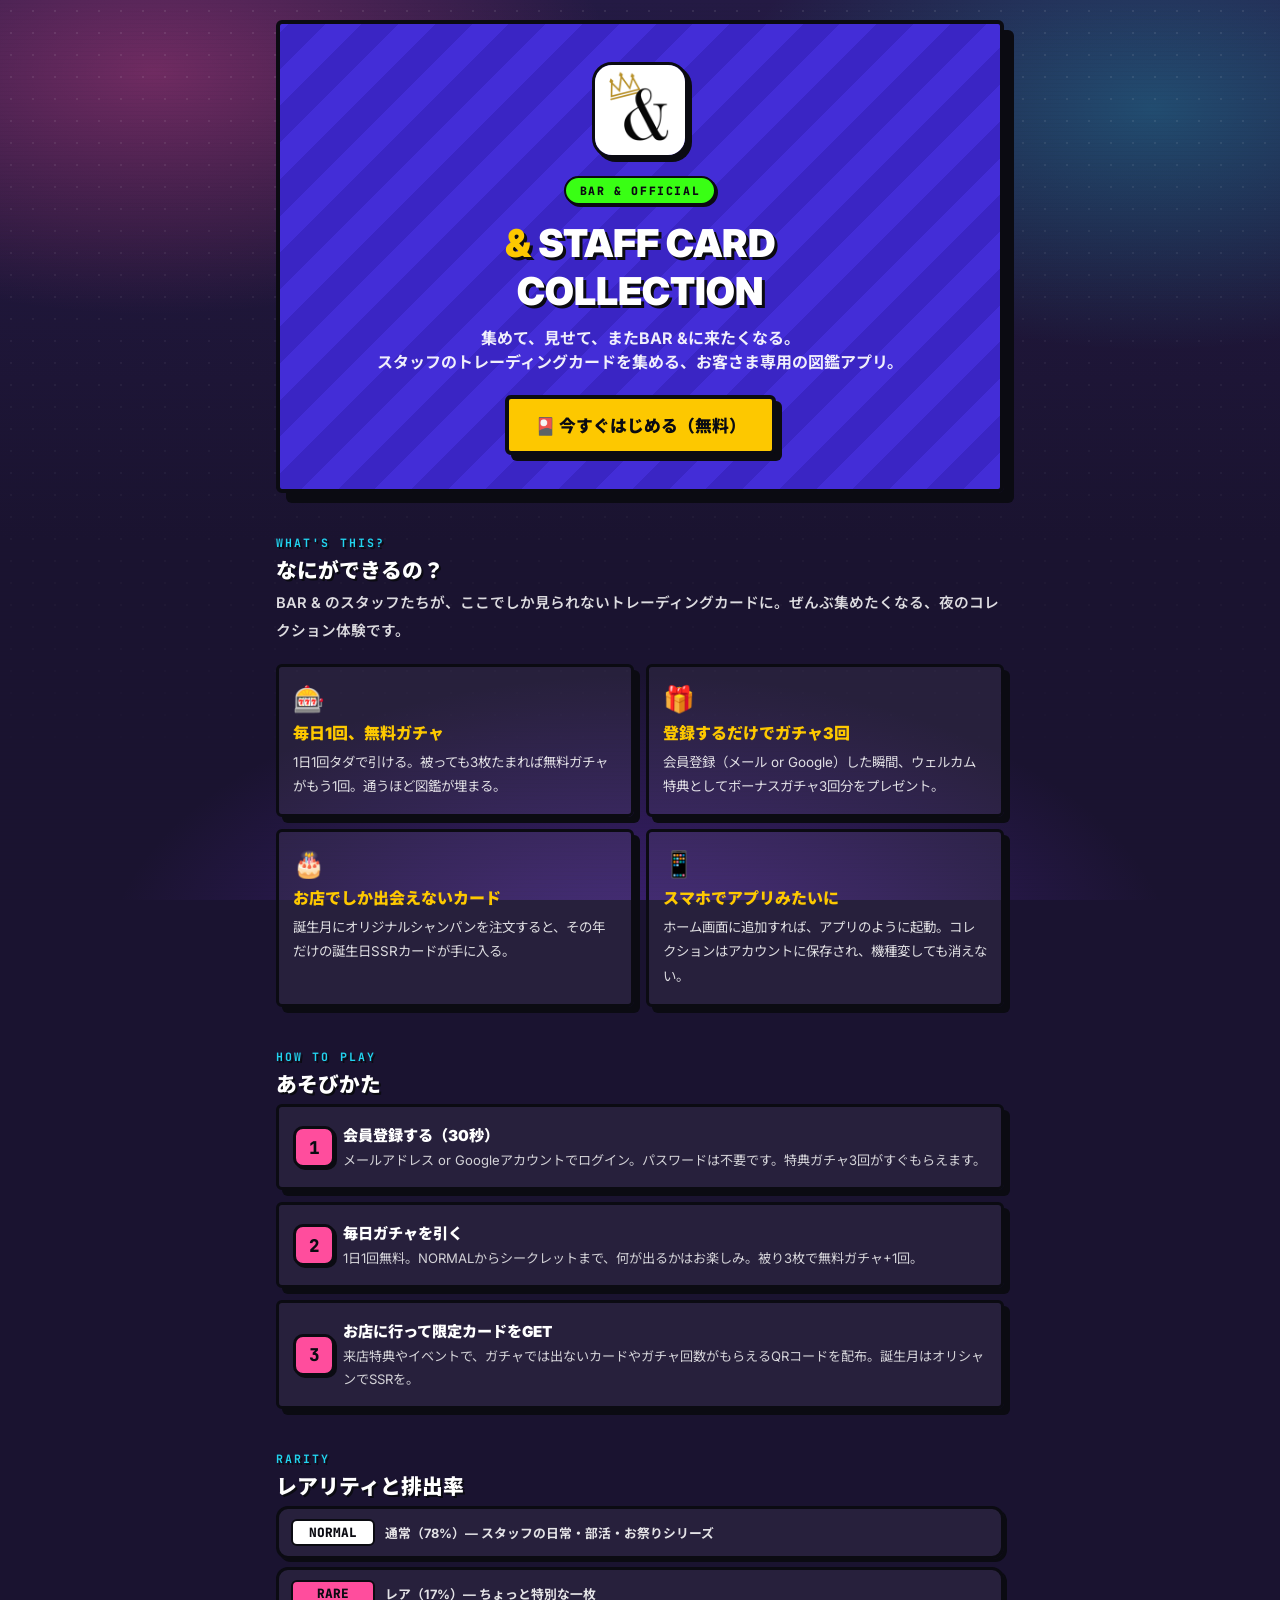
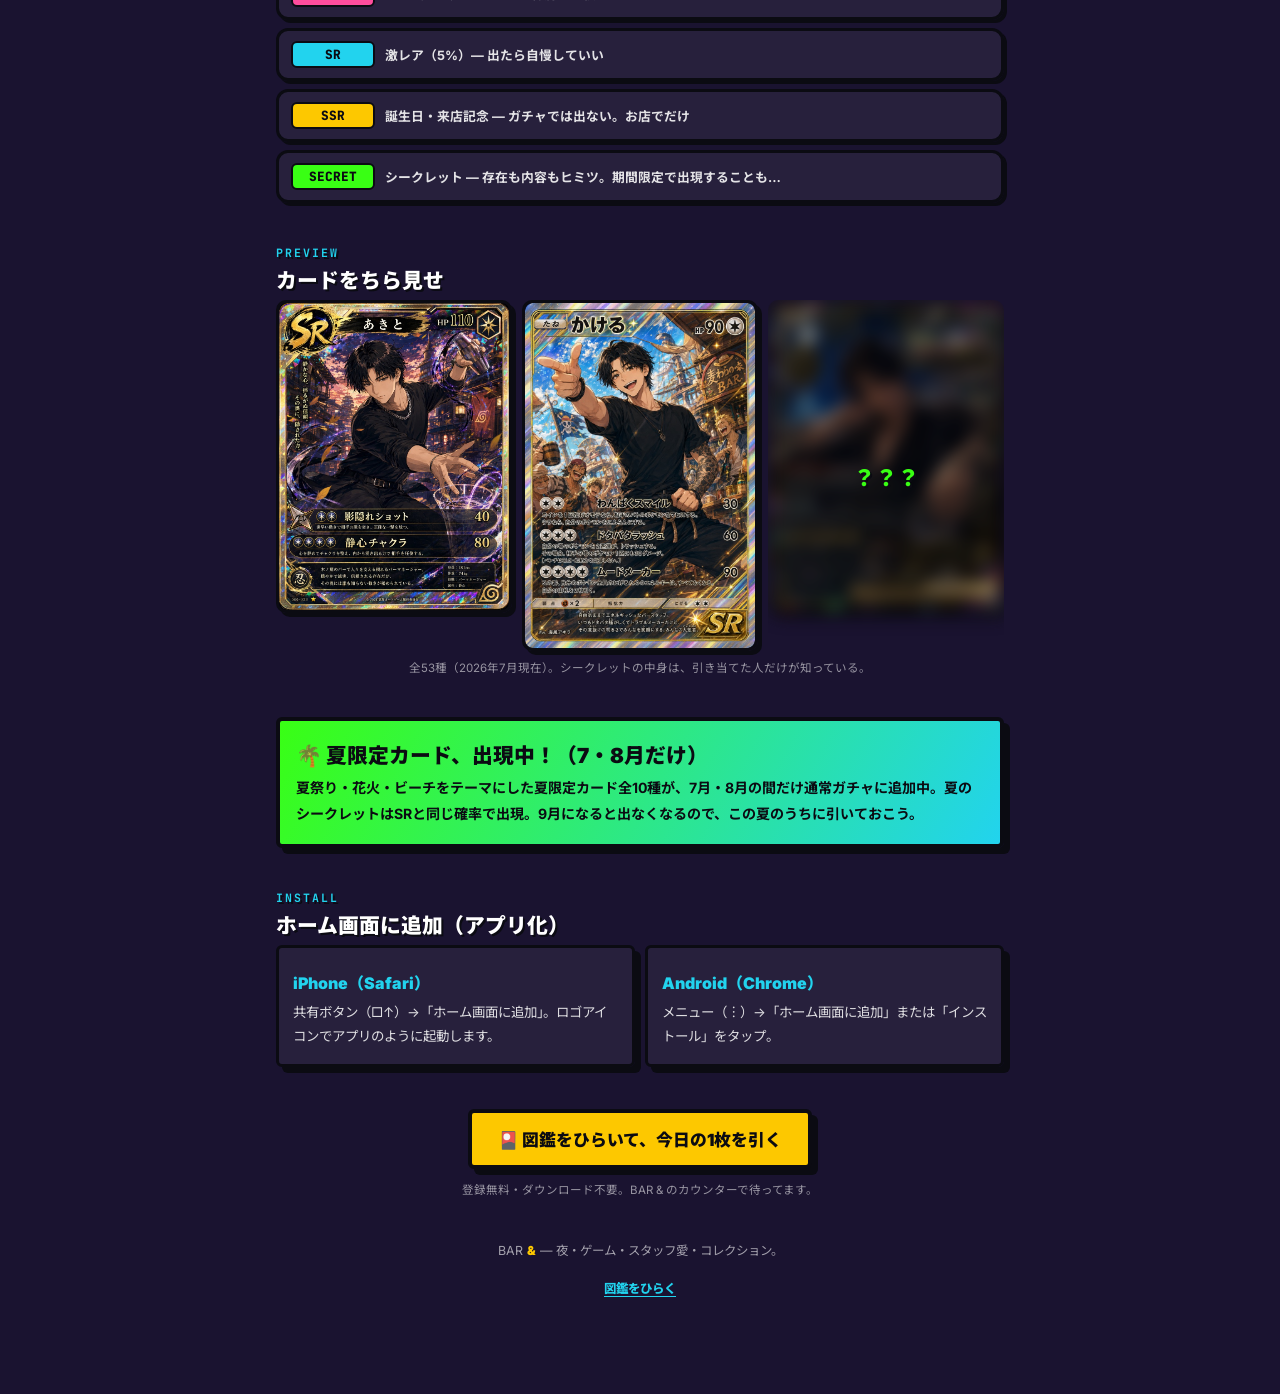
==== about.html @ 9458a140 "ガチャ中ログアウトバグ修正＋画像最適化で89%軽量化＋QR引換の救済導線 ■ ガチャ中にログアウトする(ように見える)バグ 原因: Supabaseのトークン自動更新(TOKEN_REFRESHED)" ====
<!doctype html>
<html lang="ja">
  <head>
    <meta charset="UTF-8" />
    <meta name="viewport" content="width=device-width, initial-scale=1.0, viewport-fit=cover" />
    <meta name="theme-color" content="#1a1330" />
    <meta
      name="description"
      content="BAR & 公式「&スタッフカード図鑑」の紹介ページ。毎日1回無料ガチャでスタッフカードを集めよう。来店やイベントでしか手に入らない限定カードも。"
    />
    <title>&スタッフカード図鑑とは | BAR &amp;</title>

    <link rel="manifest" href="./manifest.webmanifest" />
    <link rel="icon" type="image/svg+xml" href="./assets/icons/icon.svg" />
    <link rel="apple-touch-icon" href="./assets/icons/apple-touch-icon.png" />

    <link rel="preconnect" href="https://fonts.googleapis.com" />
    <link rel="preconnect" href="https://fonts.gstatic.com" crossorigin />
    <link
      href="https://fonts.googleapis.com/css2?family=Inter:wght@400;600;700;800;900&family=JetBrains+Mono:wght@500;700;800&family=Noto+Sans+JP:wght@500;700;900&display=swap"
      rel="stylesheet"
    />
    <link rel="stylesheet" href="./styles.css" />
    <style>
      /* ===== 紹介ページ（LP）専用 ===== */
      .lp { max-width: 760px; margin: 0 auto; padding: 20px 16px 80px; }
      .lp section { margin-bottom: 42px; }

      /* ヒーロー */
      .lp-hero {
        text-align: center;
        background: repeating-linear-gradient(-45deg, var(--blue) 0 26px, #3a25c4 26px 52px);
        border: var(--bw) solid var(--ink);
        border-radius: var(--radius);
        box-shadow: var(--shadow-lg);
        padding: 38px 18px 34px;
      }
      .lp-hero__logo {
        width: 96px; height: 96px; border-radius: 20px;
        border: 3px solid var(--ink); box-shadow: 4px 4px 0 var(--ink);
        background: #fff; margin-bottom: 14px;
      }
      .lp-hero h1 {
        font-weight: 900; color: #fff; font-size: clamp(1.6rem, 6vw, 2.4rem);
        line-height: 1.25; margin: 0 0 10px; text-shadow: 3px 3px 0 var(--ink);
      }
      .lp-hero h1 .amp { color: var(--yellow); }
      .lp-hero p { color: rgba(255,255,255,.92); font-weight: 700; margin: 0 0 22px; }
      .lp-cta {
        display: inline-flex; align-items: center; gap: 8px;
        font-size: 1.05rem; font-weight: 900; color: var(--ink);
        background: var(--yellow); border: var(--bw) solid var(--ink);
        border-radius: var(--radius); box-shadow: var(--shadow);
        padding: 14px 26px; text-decoration: none;
        transition: transform .06s ease, box-shadow .06s ease;
      }
      .lp-cta:hover { transform: translate(-2px,-2px); box-shadow: var(--shadow-lg); }
      .lp-cta:active { transform: translate(3px,3px); box-shadow: 1px 1px 0 var(--ink); }
      .lp-cta--ghost { background: #fff; font-size: .9rem; padding: 10px 18px; }
      .lp-hero__badge {
        display: inline-block; font-family: var(--font-mono); font-weight: 800;
        font-size: .72rem; letter-spacing: .14em; color: var(--ink);
        background: var(--lime); border: 2px solid var(--ink); border-radius: 999px;
        padding: 5px 14px; margin-bottom: 14px; box-shadow: 2px 2px 0 var(--ink);
      }

      /* 見出し */
      .lp h2 {
        font-weight: 900; font-size: 1.3rem; color: #fff; margin: 0 0 6px;
        text-shadow: 2px 2px 0 var(--ink);
      }
      .lp h2 .eyebrow { display: block; color: var(--cyan); margin-bottom: 4px; }
      .lp .lead { color: rgba(255,255,255,.85); font-weight: 600; font-size: .92rem;
        line-height: 1.9; margin: 0 0 18px; }

      /* 特徴カード */
      .feat-grid { display: grid; grid-template-columns: 1fr; gap: 12px; }
      @media (min-width: 560px) { .feat-grid { grid-template-columns: 1fr 1fr; } }
      .feat {
        background: rgba(255,255,255,.06); border: 3px solid var(--ink);
        border-radius: var(--radius); box-shadow: var(--shadow); padding: 16px 14px;
      }
      .feat .f-icon { font-size: 1.6rem; }
      .feat h3 { color: var(--yellow); font-weight: 900; font-size: 1rem; margin: 6px 0; }
      .feat p { color: rgba(255,255,255,.85); font-size: .84rem; line-height: 1.8; margin: 0; }

      /* 遊び方ステップ */
      .steps { counter-reset: step; display: grid; gap: 12px; }
      .step {
        position: relative; padding: 16px 14px 16px 64px;
        background: rgba(255,255,255,.06); border: 3px solid var(--ink);
        border-radius: var(--radius); box-shadow: var(--shadow);
      }
      .step::before {
        counter-increment: step; content: counter(step);
        position: absolute; left: 14px; top: 50%; transform: translateY(-50%);
        width: 36px; height: 36px; display: grid; place-items: center;
        font-family: var(--font-mono); font-weight: 800; font-size: 1.1rem;
        color: var(--ink); background: var(--pink);
        border: 3px solid var(--ink); border-radius: 10px; box-shadow: 2px 2px 0 var(--ink);
      }
      .step h3 { color: #fff; font-weight: 900; font-size: .95rem; margin: 0 0 4px; }
      .step p { color: rgba(255,255,255,.8); font-size: .82rem; line-height: 1.7; margin: 0; }

      /* レアリティ表 */
      .rarity-list { display: grid; gap: 8px; }
      .rarity-row {
        display: flex; align-items: center; gap: 10px; flex-wrap: wrap;
        background: rgba(255,255,255,.06); border: 3px solid var(--ink);
        border-radius: 12px; box-shadow: 3px 3px 0 var(--ink); padding: 10px 12px;
      }
      .rarity-row .r-name {
        font-family: var(--font-mono); font-weight: 800; font-size: .8rem;
        color: var(--ink); border: 2px solid var(--ink); border-radius: 6px;
        padding: 3px 10px; min-width: 84px; text-align: center;
      }
      .r-NORMAL { background: #fff; }
      .r-RARE { background: var(--pink); }
      .r-SR { background: var(--cyan); }
      .r-SSR { background: var(--yellow); }
      .r-SECRET { background: var(--lime); }
      .rarity-row .r-desc { color: rgba(255,255,255,.88); font-size: .8rem; font-weight: 700; flex: 1; }

      /* カードショーケース */
      .showcase { display: grid; grid-template-columns: repeat(3, 1fr); gap: 10px; }
      .showcase img {
        width: 100%; border-radius: 10px; border: 3px solid var(--ink);
        box-shadow: 4px 4px 0 var(--ink); display: block;
      }
      .showcase .tease { position: relative; overflow: hidden; border-radius: 10px; }
      .showcase .tease img { filter: blur(8px) brightness(.5); }
      .showcase .tease::after {
        content: "？？？"; position: absolute; inset: 0; display: grid; place-items: center;
        color: var(--lime); font-weight: 900; font-size: 1.4rem; text-shadow: 2px 2px 0 var(--ink);
      }
      .caption { color: rgba(255,255,255,.55); font-size: .72rem; margin-top: 8px; text-align: center; }

      /* 夏限定バナー */
      .summer {
        background: linear-gradient(120deg, var(--lime), var(--cyan));
        border: var(--bw) solid var(--ink); border-radius: var(--radius);
        box-shadow: var(--shadow); padding: 18px 16px; color: var(--ink);
      }
      .summer h2 { color: var(--ink); text-shadow: none; }
      .summer p { font-weight: 700; font-size: .88rem; line-height: 1.8; margin: 0; }

      /* インストール手順 */
      .install { display: grid; gap: 10px; }
      @media (min-width: 560px) { .install { grid-template-columns: 1fr 1fr; } }
      .install .feat h3 { color: var(--cyan); }

      .lp-foot { text-align: center; color: rgba(255,255,255,.6); font-size: .78rem; line-height: 2; }
      .lp-foot .amp { color: var(--yellow); font-weight: 900; }
    </style>
  </head>
  <body>
    <div class="bg-fx" aria-hidden="true"></div>
    <div class="scanlines" aria-hidden="true"></div>

    <main class="lp">
      <!-- ================= HERO ================= -->
      <section class="lp-hero">
        <img class="lp-hero__logo" src="./assets/icons/icon-192.png" alt="BAR & ロゴ" width="96" height="96" />
        <div><span class="lp-hero__badge">BAR &amp; OFFICIAL</span></div>
        <h1><span class="amp">&amp;</span> STAFF CARD<br />COLLECTION</h1>
        <p>集めて、見せて、またBAR &amp;に来たくなる。<br />スタッフのトレーディングカードを集める、お客さま専用の図鑑アプリ。</p>
        <a class="lp-cta" href="./index.html">🎴 今すぐはじめる（無料）</a>
      </section>

      <!-- ================= 特徴 ================= -->
      <section>
        <h2><span class="eyebrow">What's this?</span>なにができるの？</h2>
        <p class="lead">BAR &amp; のスタッフたちが、ここでしか見られないトレーディングカードに。ぜんぶ集めたくなる、夜のコレクション体験です。</p>
        <div class="feat-grid">
          <div class="feat"><span class="f-icon">🎰</span><h3>毎日1回、無料ガチャ</h3><p>1日1回タダで引ける。被っても3枚たまれば無料ガチャがもう1回。通うほど図鑑が埋まる。</p></div>
          <div class="feat"><span class="f-icon">🎁</span><h3>登録するだけでガチャ3回</h3><p>会員登録（メール or Google）した瞬間、ウェルカム特典としてボーナスガチャ3回分をプレゼント。</p></div>
          <div class="feat"><span class="f-icon">🎂</span><h3>お店でしか出会えないカード</h3><p>誕生月にオリジナルシャンパンを注文すると、その年だけの誕生日SSRカードが手に入る。</p></div>
          <div class="feat"><span class="f-icon">📱</span><h3>スマホでアプリみたいに</h3><p>ホーム画面に追加すれば、アプリのように起動。コレクションはアカウントに保存され、機種変しても消えない。</p></div>
        </div>
      </section>

      <!-- ================= 遊び方 ================= -->
      <section>
        <h2><span class="eyebrow">How to play</span>あそびかた</h2>
        <div class="steps">
          <div class="step"><h3>会員登録する（30秒）</h3><p>メールアドレス or Googleアカウントでログイン。パスワードは不要です。特典ガチャ3回がすぐもらえます。</p></div>
          <div class="step"><h3>毎日ガチャを引く</h3><p>1日1回無料。NORMALからシークレットまで、何が出るかはお楽しみ。被り3枚で無料ガチャ+1回。</p></div>
          <div class="step"><h3>お店に行って限定カードをGET</h3><p>来店特典やイベントで、ガチャでは出ないカードやガチャ回数がもらえるQRコードを配布。誕生月はオリシャンでSSRを。</p></div>
        </div>
      </section>

      <!-- ================= レアリティ ================= -->
      <section>
        <h2><span class="eyebrow">Rarity</span>レアリティと排出率</h2>
        <div class="rarity-list">
          <div class="rarity-row"><span class="r-name r-NORMAL">NORMAL</span><span class="r-desc">通常（78%）— スタッフの日常・部活・お祭りシリーズ</span></div>
          <div class="rarity-row"><span class="r-name r-RARE">RARE</span><span class="r-desc">レア（17%）— ちょっと特別な一枚</span></div>
          <div class="rarity-row"><span class="r-name r-SR">SR</span><span class="r-desc">激レア（5%）— 出たら自慢していい</span></div>
          <div class="rarity-row"><span class="r-name r-SSR">SSR</span><span class="r-desc">誕生日・来店記念 — ガチャでは出ない。お店でだけ</span></div>
          <div class="rarity-row"><span class="r-name r-SECRET">SECRET</span><span class="r-desc">シークレット — 存在も内容もヒミツ。期間限定で出現することも…</span></div>
        </div>
      </section>

      <!-- ================= カードちら見せ ================= -->
      <section>
        <h2><span class="eyebrow">Preview</span>カードをちら見せ</h2>
        <div class="showcase">
          <img src="./assets/cards/akito-sr01.jpg" alt="あきとのSRカード" loading="lazy" />
          <img src="./assets/cards/kakeru-sr01.jpg" alt="かけるのSRカード" loading="lazy" />
          <div class="tease"><img src="./assets/cards/yuta-secret01.jpg" alt="シークレットカード（内容はヒミツ）" loading="lazy" /></div>
        </div>
        <p class="caption">全53種（2026年7月現在）。シークレットの中身は、引き当てた人だけが知っている。</p>
      </section>

      <!-- ================= 夏限定 ================= -->
      <section class="summer">
        <h2>🌴 夏限定カード、出現中！（7・8月だけ）</h2>
        <p>夏祭り・花火・ビーチをテーマにした夏限定カード<b>全10種</b>が、7月・8月の間だけ通常ガチャに追加中。夏のシークレットはSRと同じ確率で出現。9月になると出なくなるので、この夏のうちに引いておこう。</p>
      </section>

      <!-- ================= アプリ化 ================= -->
      <section>
        <h2><span class="eyebrow">Install</span>ホーム画面に追加（アプリ化）</h2>
        <div class="install">
          <div class="feat"><h3>iPhone（Safari）</h3><p>共有ボタン（□↑）→「ホーム画面に追加」。ロゴアイコンでアプリのように起動します。</p></div>
          <div class="feat"><h3>Android（Chrome）</h3><p>メニュー（︙）→「ホーム画面に追加」または「インストール」をタップ。</p></div>
        </div>
      </section>

      <!-- ================= CTA ================= -->
      <section style="text-align:center">
        <a class="lp-cta" href="./index.html">🎴 図鑑をひらいて、今日の1枚を引く</a>
        <p class="caption" style="margin-top:12px">登録無料・ダウンロード不要。BAR &amp; のカウンターで待ってます。</p>
      </section>

      <footer class="lp-foot">
        <p>BAR <span class="amp">&amp;</span> — 夜・ゲーム・スタッフ愛・コレクション。</p>
        <p><a class="foot-link" href="./index.html">図鑑をひらく</a></p>
      </footer>
    </main>
  </body>
</html>
---- styles.css ----
/* =========================================================================
 * BAR & — STAFF CARD COLLECTION
 * Neobrutalism × 夜のBAR / スマホファースト
 * 参考トークン: typeui.sh neobrutalism (DESIGN.md)
 *   primary #FDC800 / secondary #432DD7 / Inter + JetBrains Mono
 * ========================================================================= */

:root {
  /* --- Neobrutalism ベーストークン --- */
  --ink: #0b0b12;            /* 太い黒線・影の色 */
  --paper: #fbfbf9;          /* 明るいサーフェス */
  --yellow: #fdc800;         /* primary */
  --blue: #432dd7;           /* secondary */
  --green: #16a34a;
  --orange: #d97706;
  --red: #dc2626;
  --pink: #ff4d9d;
  --cyan: #22d3ee;
  --purple: #7c3aed;
  --lime: #39ff14;

  /* --- 夜の背景 --- */
  --night-0: #1a1330;
  --night-1: #241a44;
  --night-txt: #f6f1ff;
  --night-muted: rgba(246, 241, 255, 0.66);

  /* --- 枠・影・角 --- */
  --bw: 3px;                       /* border width（モバイル） */
  --radius: 6px;                   /* 角ばり控えめ */
  --shadow: 5px 5px 0 var(--ink);
  --shadow-lg: 8px 8px 0 var(--ink);

  /* --- フォント --- */
  --font-sans: "Inter", ui-sans-serif, system-ui, -apple-system,
    "Hiragino Kaku Gothic ProN", "Yu Gothic", "Noto Sans JP", sans-serif;
  --font-mono: "JetBrains Mono", ui-monospace, "SFMono-Regular", Menlo, monospace;
}

/* larger frame weights on wider screens */
@media (min-width: 700px) {
  :root {
    --bw: 4px;
    --shadow: 6px 6px 0 var(--ink);
    --shadow-lg: 10px 10px 0 var(--ink);
  }
}

* { box-sizing: border-box; }

html { -webkit-text-size-adjust: 100%; }

body {
  margin: 0;
  min-height: 100dvh;
  font-family: var(--font-sans);
  color: var(--night-txt);
  background: var(--night-0);
  overflow-x: hidden;
  -webkit-font-smoothing: antialiased;
  text-rendering: optimizeLegibility;
}

/* ---------- 夜のネオン背景（画像なし・CSSのみ） ---------- */
.bg-fx {
  position: fixed;
  inset: 0;
  z-index: -2;
  background:
    radial-gradient(60% 45% at 12% 8%, rgba(255, 77, 157, 0.35), transparent 60%),
    radial-gradient(55% 45% at 90% 12%, rgba(34, 211, 238, 0.28), transparent 60%),
    radial-gradient(70% 55% at 50% 108%, rgba(124, 58, 237, 0.4), transparent 60%),
    linear-gradient(180deg, var(--night-1), var(--night-0) 60%);
}
.bg-fx::after {
  /* ドットグリッド（雑誌・トレカ台紙っぽさ） */
  content: "";
  position: absolute;
  inset: 0;
  background-image: radial-gradient(rgba(255, 255, 255, 0.09) 1.4px, transparent 1.4px);
  background-size: 22px 22px;
  mask-image: linear-gradient(180deg, #000 0%, transparent 90%);
}

/* うっすらスキャンライン（ゲーム画面っぽさ） */
.scanlines {
  position: fixed;
  inset: 0;
  z-index: -1;
  pointer-events: none;
  background: repeating-linear-gradient(
    180deg,
    rgba(0, 0, 0, 0) 0 3px,
    rgba(0, 0, 0, 0.05) 3px 4px
  );
  mix-blend-mode: multiply;
  opacity: 0.5;
}

/* ---------- レイアウト（中央寄せ） ---------- */
.shell {
  width: 100%;
  max-width: 1120px;
  margin: 0 auto;
  padding: 18px 14px 64px;
}
@media (min-width: 700px) {
  .shell { padding: 40px 24px 96px; }
}

/* =========================================================================
 * 共通パーツ
 * ========================================================================= */

/* --- ボタン（押し込み感つき） --- */
.btn {
  display: inline-flex;
  align-items: center;
  justify-content: center;
  gap: 8px;
  font-family: var(--font-sans);
  font-weight: 800;
  font-size: 1rem;
  line-height: 1.1;
  color: var(--ink);
  background: var(--yellow);
  border: var(--bw) solid var(--ink);
  border-radius: var(--radius);
  box-shadow: var(--shadow);
  padding: 12px 18px;
  cursor: pointer;
  transition: transform 0.06s ease, box-shadow 0.06s ease, background 0.15s;
  -webkit-tap-highlight-color: transparent;
  touch-action: manipulation;
}
.btn:hover { transform: translate(-2px, -2px); box-shadow: var(--shadow-lg); }
.btn:active { transform: translate(3px, 3px); box-shadow: 1px 1px 0 var(--ink); }
.btn:focus-visible { outline: 3px solid var(--cyan); outline-offset: 3px; }
.btn--blue { background: var(--blue); color: #fff; }
.btn--ghost { background: var(--paper); }

/* ラベル（モノ・大文字） */
.eyebrow {
  font-family: var(--font-mono);
  font-weight: 700;
  font-size: 0.72rem;
  letter-spacing: 0.18em;
  text-transform: uppercase;
}

/* =========================================================================
 * HERO
 * ========================================================================= */
.hero {
  position: relative;
  border: var(--bw) solid var(--ink);
  border-radius: calc(var(--radius) + 4px);
  background: var(--blue);
  box-shadow: var(--shadow-lg);
  padding: 22px 18px 26px;
  overflow: hidden;
}
.hero::before {
  /* 斜めのステッカーストライプ */
  content: "";
  position: absolute;
  inset: 0;
  background: repeating-linear-gradient(
    45deg,
    rgba(255, 255, 255, 0.06) 0 14px,
    rgba(255, 255, 255, 0) 14px 28px
  );
  pointer-events: none;
}
.hero__inner { position: relative; }

.hero__eyebrow {
  display: inline-block;
  background: var(--lime);
  color: var(--ink);
  border: var(--bw) solid var(--ink);
  border-radius: 999px;
  padding: 5px 12px;
  margin: 0 0 14px;
}

.hero__title {
  margin: 0;
  font-weight: 900;
  font-size: clamp(2rem, 8.5vw, 3.6rem);
  line-height: 0.98;
  letter-spacing: -0.01em;
  color: #fff;
  text-shadow: 4px 4px 0 var(--ink);
}
.hero__title .amp {
  display: inline-block;
  background: var(--yellow);
  color: var(--ink);
  padding: 0 0.12em;
  margin-right: 0.08em;
  border: var(--bw) solid var(--ink);
  border-radius: var(--radius);
  transform: rotate(-3deg);
  text-shadow: none;
}
.hero__subtitle {
  margin: 16px 0 22px;
  font-size: 1rem;
  font-weight: 700;
  color: rgba(255, 255, 255, 0.92);
  max-width: 34ch;
}

/* ガチャボタン */
.gacha {
  width: 100%;
  font-size: 1.15rem;
  padding: 16px 20px;
  background: var(--yellow);
  box-shadow: 6px 6px 0 var(--ink);
}
@media (min-width: 560px) {
  .gacha { width: auto; }
}
.gacha .gacha__icon { font-size: 1.3em; }
.gacha__note {
  margin: 12px 2px 0;
  font-size: 0.78rem;
  color: rgba(255, 255, 255, 0.78);
}

/* --- ガチャ状態パネル（引ける回数・被りメーター） --- */
.gacha-status {
  margin-top: 14px;
}
.gacha-status .gs-season {
  font-family: var(--font-mono);
  font-weight: 800;
  font-size: 0.74rem;
  color: var(--ink);
  background: linear-gradient(90deg, var(--lime), var(--cyan));
  border: 2px solid var(--ink);
  border-radius: 8px;
  padding: 6px 10px;
  margin-bottom: 10px;
  box-shadow: 3px 3px 0 var(--ink);
}
.gacha-status .gs-row {
  display: flex;
  flex-wrap: wrap;
  gap: 8px;
  margin-bottom: 10px;
}
.gacha-status .gs-pill {
  font-family: var(--font-mono);
  font-weight: 800;
  font-size: 0.72rem;
  color: var(--ink);
  background: rgba(255, 255, 255, 0.72);
  border: 2px solid var(--ink);
  border-radius: 999px;
  padding: 5px 11px;
}
.gacha-status .gs-pill.on {
  background: var(--lime);
}
.gacha-status .gs-pill.big {
  background: var(--yellow);
}
.gacha-status .gs-dupe .gs-dupe-label {
  font-size: 0.74rem;
  font-weight: 700;
  color: #fff;
  margin-bottom: 5px;
}
.gacha-status .gs-dupe .gs-dupe-label b {
  color: var(--yellow);
}
.gacha-status .gs-bar {
  height: 12px;
  border: 2px solid var(--ink);
  border-radius: 999px;
  background: rgba(0, 0, 0, 0.35);
  overflow: hidden;
}
.gacha-status .gs-bar span {
  display: block;
  height: 100%;
  background: repeating-linear-gradient(
    45deg,
    var(--pink) 0 8px,
    var(--yellow) 8px 16px
  );
  transition: width 0.35s ease;
}
.gacha:disabled {
  opacity: 0.55;
  cursor: not-allowed;
  filter: grayscale(0.5);
}
.gacha:disabled:hover {
  transform: none;
  box-shadow: 6px 6px 0 var(--ink);
}

/* --- デモ操作（体験版のみ） --- */
.demo-controls {
  margin-top: 18px;
  display: flex;
  flex-wrap: wrap;
  align-items: center;
  justify-content: center;
  gap: 8px;
}
.demo-controls__label {
  font-family: var(--font-mono);
  font-weight: 800;
  font-size: 0.62rem;
  letter-spacing: 0.14em;
  color: var(--night-muted);
}
.btn.demo-btn {
  font-size: 0.72rem;
  font-weight: 700;
  padding: 7px 12px;
  background: rgba(255, 255, 255, 0.9);
  box-shadow: 3px 3px 0 var(--ink);
}
.btn.demo-btn:active {
  box-shadow: 1px 1px 0 var(--ink);
}

/* =========================================================================
 * STATS
 * ========================================================================= */
.stats {
  display: grid;
  grid-template-columns: repeat(3, 1fr);
  gap: 10px;
  margin-top: 18px;
}
.stat {
  border: var(--bw) solid var(--ink);
  border-radius: var(--radius);
  box-shadow: var(--shadow);
  background: var(--paper);
  color: var(--ink);
  padding: 12px 10px;
  text-align: center;
}
.stat:nth-child(1) { background: var(--yellow); }
.stat:nth-child(2) { background: var(--cyan); }
.stat:nth-child(3) { background: var(--pink); }
.stat__label {
  font-family: var(--font-mono);
  font-weight: 700;
  font-size: 0.62rem;
  letter-spacing: 0.12em;
  text-transform: uppercase;
  opacity: 0.85;
}
.stat__value {
  margin-top: 4px;
  font-weight: 900;
  font-size: clamp(1.15rem, 5.5vw, 1.7rem);
  line-height: 1;
}
.stat__sub { font-size: 0.66rem; font-weight: 700; opacity: 0.75; }

/* =========================================================================
 * FILTERS
 * ========================================================================= */
.section-head {
  display: flex;
  align-items: baseline;
  justify-content: space-between;
  gap: 10px;
  margin: 30px 2px 12px;
}
.section-head h2 {
  margin: 0;
  font-weight: 900;
  font-size: 1.15rem;
  color: #fff;
}
.section-head .eyebrow { color: var(--night-muted); }

.filters {
  display: flex;
  flex-wrap: wrap;
  gap: 8px;
}
.chip {
  font-family: var(--font-mono);
  font-weight: 700;
  font-size: 0.8rem;
  letter-spacing: 0.04em;
  color: var(--ink);
  background: var(--paper);
  border: var(--bw) solid var(--ink);
  border-radius: 999px;
  box-shadow: 3px 3px 0 var(--ink);
  padding: 8px 14px;
  cursor: pointer;
  transition: transform 0.06s ease, box-shadow 0.06s ease;
  -webkit-tap-highlight-color: transparent;
}
.chip:hover { transform: translate(-1px, -1px); box-shadow: 4px 4px 0 var(--ink); }
.chip:active { transform: translate(2px, 2px); box-shadow: 1px 1px 0 var(--ink); }
.chip:focus-visible { outline: 3px solid var(--cyan); outline-offset: 3px; }
.chip .chip__count {
  margin-left: 6px;
  font-size: 0.72em;
  opacity: 0.7;
}
.chip[aria-pressed="true"] {
  background: var(--ink);
  color: var(--yellow);
  transform: translate(2px, 2px);
  box-shadow: 1px 1px 0 var(--ink);
}
/* アクティブ時のレアリティ色付け */
.chip[data-filter="RARE"][aria-pressed="true"] { color: var(--pink); }
.chip[data-filter="SR"][aria-pressed="true"] { color: var(--cyan); }
.chip[data-filter="SSR"][aria-pressed="true"] { color: var(--yellow); }
.chip[data-filter="SECRET"][aria-pressed="true"] { color: var(--lime); }

/* =========================================================================
 * COLLECTION GRID
 * ========================================================================= */
.grid {
  display: grid;
  grid-template-columns: repeat(2, 1fr);
  gap: 12px;
  margin-top: 14px;
}
@media (min-width: 560px) { .grid { grid-template-columns: repeat(3, 1fr); gap: 16px; } }
@media (min-width: 860px) { .grid { grid-template-columns: repeat(4, 1fr); } }

.grid__empty {
  grid-column: 1 / -1;
  text-align: center;
  color: var(--night-muted);
  font-weight: 700;
  padding: 40px 0;
}

/* =========================================================================
 * カード外枠（共通）
 * ここが「画像が無くても集めたくなる」枠のデザイン
 * ========================================================================= */
.card {
  /* レアリティ別変数のデフォルト（NORMAL） */
  --face: linear-gradient(160deg, #ffffff, #e9e9ea);
  --face-tx: #0b0b12;
  --accent: #1c293c;
  --chip-bg: #e6e6e6;
  --chip-tx: #0b0b12;
  --glow: rgba(255, 255, 255, 0.16);

  position: relative;
  display: block;
  width: 100%;
  aspect-ratio: 5 / 7;
  padding: 0;
  border: var(--bw) solid var(--ink);
  border-radius: 10px;
  background: var(--face);
  color: var(--face-tx);
  box-shadow: var(--shadow), 0 0 0 0 var(--glow);
  cursor: pointer;
  overflow: hidden;
  text-align: left;
  font-family: inherit;
  transition: transform 0.09s ease, box-shadow 0.09s ease;
  -webkit-tap-highlight-color: transparent;
}
.card:hover {
  transform: translate(-3px, -3px) rotate(-0.6deg);
  box-shadow: var(--shadow-lg), 0 0 26px var(--glow);
}
.card:active { transform: translate(2px, 2px); box-shadow: 2px 2px 0 var(--ink); }
.card:focus-visible { outline: 3px solid var(--cyan); outline-offset: 3px; }

.card__frame {
  position: relative;
  display: flex;
  flex-direction: column;
  height: 100%;
  padding: 7px;
  gap: 6px;
}

/* 上部：レアリティラベル + No. */
.card__top {
  display: flex;
  align-items: center;
  justify-content: space-between;
  gap: 6px;
}
.card__rarity {
  font-family: var(--font-mono);
  font-weight: 800;
  font-size: 0.72rem;
  letter-spacing: 0.06em;
  color: var(--chip-tx);
  background: var(--chip-bg);
  border: 2px solid var(--ink);
  border-radius: 4px;
  padding: 3px 7px;
}
.card__no {
  font-family: var(--font-mono);
  font-weight: 800;
  font-size: 0.66rem;
  color: var(--face-tx);
  opacity: 0.85;
}

/* 中央：画像枠 */
.card__image {
  position: relative;
  flex: 1;
  min-height: 0;
  border: 2px solid var(--ink);
  border-radius: 6px;
  background:
    repeating-linear-gradient(45deg, rgba(0, 0, 0, 0.05) 0 8px, rgba(0, 0, 0, 0) 8px 16px),
    var(--accent);
  overflow: hidden;
  display: flex;
  align-items: center;
  justify-content: center;
}
.card__image img {
  width: 100%;
  height: 100%;
  object-fit: cover;
  display: block;
}
.card__placeholder {
  text-align: center;
  padding: 6px;
  color: #fff;
  mix-blend-mode: difference;
}
.card__placeholder .ph-mark {
  font-size: 1.6rem;
  line-height: 1;
  display: block;
}
.card__placeholder .ph-text {
  margin-top: 6px;
  font-family: var(--font-mono);
  font-weight: 800;
  font-size: 0.56rem;
  letter-spacing: 0.1em;
}

/* 属性バッジ（画像枠の上に重ねる） */
.card__attr {
  position: absolute;
  top: 6px;
  left: 6px;
  font-family: var(--font-mono);
  font-weight: 800;
  font-size: 0.58rem;
  letter-spacing: 0.04em;
  color: var(--ink);
  background: #fff;
  border: 2px solid var(--ink);
  border-radius: 4px;
  padding: 2px 6px;
}

/* 本文 */
.card__body { display: flex; flex-direction: column; gap: 3px; }
.card__name {
  margin: 0;
  font-weight: 900;
  font-size: 1.02rem;
  line-height: 1.05;
  letter-spacing: 0.01em;
}
.card__variant {
  display: inline-block;
  vertical-align: middle;
  font-family: var(--font-mono);
  font-weight: 800;
  font-size: 0.5rem;
  letter-spacing: 0.02em;
  color: var(--ink);
  background: rgba(255, 255, 255, 0.72);
  border: 1.5px solid var(--ink);
  border-radius: 3px;
  padding: 1px 4px;
  transform: translateY(-1px);
}
.card__catch {
  margin: 0;
  font-size: 0.62rem;
  font-weight: 700;
  line-height: 1.3;
  opacity: 0.82;
}

/* --- フルアート（完成カード画像を全面表示） --- */
.card__cover {
  position: absolute;
  inset: 0;
  z-index: 3;
  overflow: hidden;
  border-radius: 8px;
}
.card__cover-img {
  width: 100%;
  height: 100%;
  object-fit: cover;
  display: block;
}
/* 画像の上に小さくレアリティ / No. を重ねて図鑑の統一感を出す */
.card__badge {
  position: absolute;
  z-index: 2;
  font-family: var(--font-mono);
  font-weight: 800;
  font-size: 0.6rem;
  letter-spacing: 0.04em;
  color: #fff;
  background: var(--ink);
  border: 2px solid #fff;
  border-radius: 4px;
  padding: 2px 6px;
}
.card__badge--rarity { top: 6px; left: 6px; color: var(--yellow); }
.card__badge--no { top: 6px; right: 6px; }
.card--RARE .card__badge--rarity { color: var(--pink); }
.card--SR .card__badge--rarity { color: var(--cyan); }
.card--SSR .card__badge--rarity { color: var(--yellow); }
.card--SECRET .card__badge--rarity { color: var(--lime); }
/* 期間限定（夏カード等）バッジ：左下に目立つライム */
.card__badge--season {
  top: auto;
  bottom: 6px;
  left: 6px;
  color: var(--ink);
  background: var(--lime);
  border-color: var(--ink);
}
/* 未所持のフルアートは暗転（LOCKEDオーバーレイは上に残す） */
.card.is-locked .card__cover { filter: grayscale(0.9) brightness(0.42); }
/* 未所持SECRETのフルアートは強めに隠して「秘密」を保つ */
.card.is-locked.card--SECRET .card__cover { filter: grayscale(1) brightness(0.28) blur(3px); }

/* 下部：スキル */
.card__skill {
  border: 2px solid var(--ink);
  border-radius: 5px;
  background: rgba(255, 255, 255, 0.55);
  padding: 5px 6px;
}
.card__skill-name {
  display: inline-block;
  font-weight: 900;
  font-size: 0.72rem;
  color: var(--ink);
}
.card__skill-name::before { content: "◆ "; opacity: 0.7; }
.card__skill-desc {
  margin: 2px 0 0;
  font-size: 0.58rem;
  font-weight: 600;
  line-height: 1.32;
  color: #1a1a1a;
  display: -webkit-box;
  -webkit-line-clamp: 2;
  -webkit-box-orient: vertical;
  overflow: hidden;
}

/* フッター：BAR & ロゴ風テキスト */
.card__foot {
  display: flex;
  align-items: center;
  justify-content: space-between;
}
.card__logo {
  font-weight: 900;
  font-size: 0.66rem;
  letter-spacing: 0.02em;
  color: var(--face-tx);
}
.card__logo .amp {
  display: inline-block;
  background: var(--ink);
  color: var(--yellow);
  border-radius: 3px;
  padding: 0 3px;
  margin-left: 1px;
}
.card__foot .card__seal {
  font-family: var(--font-mono);
  font-size: 0.56rem;
  font-weight: 800;
  opacity: 0.7;
}

/* =========================================================================
 * レアリティ別デザイン
 * ========================================================================= */

/* --- NORMAL：白・グレー・黒（デフォルト値を使用） --- */

/* --- RARE：黄色・ピンク（誕生日・イベント感） --- */
.card--RARE {
  --face: linear-gradient(150deg, #ffe14d 0%, #ffb03a 45%, #ff5fae 100%);
  --face-tx: #3a0a24;
  --accent: #ff8fc6;
  --chip-bg: #ff4d9d;
  --chip-tx: #fff;
  --glow: rgba(255, 120, 190, 0.55);
}
.card--RARE .card__image::after {
  /* 紙吹雪ドット */
  content: "";
  position: absolute;
  inset: 0;
  background-image:
    radial-gradient(#fff 2px, transparent 3px),
    radial-gradient(#ffe14d 2px, transparent 3px);
  background-size: 26px 26px, 34px 34px;
  background-position: 0 0, 12px 16px;
  opacity: 0.55;
  mix-blend-mode: screen;
}
.card--RARE .card__skill { background: rgba(255, 255, 255, 0.72); }

/* --- SR：青・紫（斜めライン・ステッカー感） --- */
.card--SR {
  --face: linear-gradient(150deg, #4b4bff 0%, #6a2ede 55%, #9b2bff 100%);
  --face-tx: #ffffff;
  --accent: #2a2a8f;
  --chip-bg: #22d3ee;
  --chip-tx: #06283a;
  --glow: rgba(90, 100, 255, 0.6);
}
.card--SR .card__catch { opacity: 0.9; }
.card--SR .card__skill { background: rgba(255, 255, 255, 0.85); }
.card--SR .card__skill-desc { color: #1a1a1a; }
.card--SR::before {
  /* 斜めのホロっぽいライン */
  content: "";
  position: absolute;
  inset: 0;
  background: repeating-linear-gradient(
    115deg,
    rgba(255, 255, 255, 0.14) 0 6px,
    rgba(255, 255, 255, 0) 6px 22px
  );
  pointer-events: none;
  z-index: 1;
}
.card--SR .card__attr { background: var(--cyan); }

/* --- SSR：金・黒・赤（かなり派手／王冠・星・シャンパン） --- */
.card--SSR {
  --face: linear-gradient(150deg, #ffe07a 0%, #f0b400 45%, #c98a00 100%);
  --face-tx: #2a1c00;
  --accent: #1a1206;
  --chip-bg: #0b0b12;
  --chip-tx: #fdc800;
  --glow: rgba(255, 200, 0, 0.7);
}
.card--SSR .card__skill { background: rgba(255, 255, 255, 0.72); }
.card--SSR .card__rarity {
  background: linear-gradient(90deg, #c9161c, #ff3b30);
  color: #fff;
  border-color: var(--ink);
}
/* 王冠マーク（CSSのみ・No.横） */
.card--SSR .card__top::after {
  content: "♛";
  position: absolute;
  top: 4px;
  right: 40px;
  font-size: 0.9rem;
  color: #b8860b;
  text-shadow: 1px 1px 0 rgba(0, 0, 0, 0.25);
}
/* 星の装飾＆シャンパンの泡っぽい光沢 */
.card--SSR .card__image::after {
  content: "★";
  position: absolute;
  right: 6px;
  bottom: 4px;
  font-size: 1.5rem;
  color: var(--yellow);
  text-shadow: 0 0 8px rgba(255, 210, 0, 0.9), 1px 1px 0 var(--ink);
}
.card--SSR .card__image {
  background:
    radial-gradient(circle at 30% 20%, rgba(255, 255, 255, 0.35), transparent 40%),
    radial-gradient(circle at 70% 80%, rgba(255, 220, 120, 0.4), transparent 45%),
    var(--accent);
}
/* きらめきスイープ */
.card--SSR::after {
  content: "";
  position: absolute;
  top: -60%;
  left: -30%;
  width: 40%;
  height: 220%;
  background: linear-gradient(90deg, transparent, rgba(255, 255, 255, 0.55), transparent);
  transform: rotate(18deg);
  animation: sheen 4.5s ease-in-out infinite;
  pointer-events: none;
  z-index: 2;
}

/* --- SECRET：黒・紫・蛍光グリーン（グリッチ・伏せ字） --- */
.card--SECRET {
  --face: linear-gradient(160deg, #160d24 0%, #241436 60%, #0e0a1c 100%);
  --face-tx: #eafbe7;
  --accent: #0e0a1c;
  --chip-bg: #39ff14;
  --chip-tx: #06210a;
  --glow: rgba(57, 255, 20, 0.55);
}
.card--SECRET .card__rarity {
  animation: glitch-chip 2.4s steps(2) infinite;
}
.card--SECRET .card__name {
  color: var(--lime);
  text-shadow: 1.5px 0 var(--pink), -1.5px 0 var(--cyan);
  animation: glitch-text 3s steps(3) infinite;
}
.card--SECRET .card__catch { color: rgba(234, 251, 231, 0.8); }
.card--SECRET .card__skill {
  background: rgba(57, 255, 20, 0.12);
  border-color: var(--lime);
}
.card--SECRET .card__skill-name { color: var(--lime); }
.card--SECRET .card__skill-desc { color: #d9ffd2; }
.card--SECRET .card__logo { color: var(--lime); }
.card--SECRET .card__attr { background: var(--lime); }
.card--SECRET .card__image {
  background:
    repeating-linear-gradient(0deg, rgba(57, 255, 20, 0.09) 0 2px, transparent 2px 4px),
    var(--accent);
}
.card--SECRET .card__image::after {
  content: "?";
  position: absolute;
  font-family: var(--font-mono);
  font-weight: 800;
  font-size: 2.4rem;
  color: rgba(57, 255, 20, 0.5);
  text-shadow: 2px 0 var(--pink), -2px 0 var(--cyan);
  animation: glitch-text 2s steps(2) infinite;
}
/* 伏せ字（■）表現用 */
.redacted {
  display: inline-block;
  background: currentColor;
  color: var(--lime);
  border-radius: 2px;
  transform: skewX(-6deg);
  opacity: 0.85;
}

/* =========================================================================
 * 未所持（LOCKED）表示
 * ========================================================================= */
.card.is-locked { cursor: pointer; }
.card.is-locked .card__frame > *:not(.card__lock) { filter: grayscale(0.9) brightness(0.42); }
.card.is-locked .card__image::after,
.card.is-locked .card__image::before { opacity: 0.15 !important; animation: none !important; }
.card.is-locked.card--SSR::after { display: none; } /* きらめき停止 */

.card__lock {
  position: absolute;
  inset: 0;
  z-index: 5;
  display: flex;
  flex-direction: column;
  align-items: center;
  justify-content: center;
  gap: 8px;
  background: rgba(10, 8, 20, 0.55);
  backdrop-filter: blur(1px);
}
.card__lock .lock-icon {
  font-size: 1.9rem;
  filter: drop-shadow(2px 2px 0 var(--ink));
}
.card__lock .lock-text {
  font-family: var(--font-mono);
  font-weight: 800;
  font-size: 0.9rem;
  letter-spacing: 0.18em;
  color: #fff;
  background: var(--ink);
  border: 2px solid #fff;
  border-radius: 4px;
  padding: 3px 10px;
}
.card__lock .lock-hint {
  max-width: 88%;
  text-align: center;
  font-size: 0.56rem;
  font-weight: 700;
  line-height: 1.3;
  color: rgba(255, 255, 255, 0.82);
}

/* NEW リボン（ガチャ入手直後） */
.card.is-new::before {
  content: "NEW!";
  position: absolute;
  z-index: 6;
  top: 10px;
  left: -30px;
  width: 120px;
  text-align: center;
  transform: rotate(-45deg);
  background: var(--red);
  color: #fff;
  font-family: var(--font-mono);
  font-weight: 800;
  font-size: 0.62rem;
  letter-spacing: 0.1em;
  border-top: 2px solid var(--ink);
  border-bottom: 2px solid var(--ink);
  padding: 2px 0;
}

/* =========================================================================
 * DETAIL MODAL
 * ========================================================================= */
.modal {
  position: fixed;
  inset: 0;
  z-index: 100;
  display: flex;
  align-items: center;
  justify-content: center;
  padding: 16px;
}
.modal[hidden] { display: none; }
.modal__backdrop {
  position: absolute;
  inset: 0;
  background: rgba(6, 4, 14, 0.72);
  backdrop-filter: blur(2px);
  animation: fade 0.18s ease;
}
.modal__panel {
  position: relative;
  width: 100%;
  max-width: 560px;
  max-height: 92dvh;
  overflow-y: auto;
  background: var(--night-1);
  border: var(--bw) solid var(--ink);
  border-radius: 12px;
  box-shadow: var(--shadow-lg);
  padding: 18px 16px 22px;
  animation: pop 0.2s cubic-bezier(0.2, 1.2, 0.4, 1);
}
.modal__close {
  position: absolute;
  top: 12px;
  right: 12px;
  z-index: 3;
  width: 40px;
  height: 40px;
  font-size: 1.1rem;
  font-weight: 900;
  color: var(--ink);
  background: var(--yellow);
  border: var(--bw) solid var(--ink);
  border-radius: 8px;
  box-shadow: 3px 3px 0 var(--ink);
  cursor: pointer;
  transition: transform 0.06s, box-shadow 0.06s;
}
.modal__close:hover { transform: translate(-1px, -1px); box-shadow: 4px 4px 0 var(--ink); }
.modal__close:active { transform: translate(2px, 2px); box-shadow: 1px 1px 0 var(--ink); }
.modal__close:focus-visible { outline: 3px solid var(--cyan); outline-offset: 3px; }

.modal__grid { display: grid; gap: 18px; }
@media (min-width: 480px) {
  .modal__grid { grid-template-columns: 44% 1fr; align-items: start; }
}
.modal__cardwrap { max-width: 260px; margin: 0 auto; width: 100%; }

.modal__info { color: var(--night-txt); }
.modal__info h3 {
  margin: 2px 0 2px;
  font-weight: 900;
  font-size: 1.5rem;
}
.modal__subtitle {
  margin: 0 0 2px;
  font-family: var(--font-mono);
  font-weight: 800;
  font-size: 0.82rem;
  letter-spacing: 0.04em;
  color: var(--yellow);
}
.modal__info .modal__meta {
  display: flex;
  flex-wrap: wrap;
  gap: 6px;
  margin: 8px 0 14px;
}
.tag {
  font-family: var(--font-mono);
  font-weight: 800;
  font-size: 0.7rem;
  border: 2px solid var(--ink);
  border-radius: 4px;
  padding: 3px 8px;
  color: var(--ink);
  background: #fff;
}
.tag--no { background: var(--paper); }
.tag--rarity { background: var(--yellow); }
.tag--attr { background: var(--cyan); }
.tag--season { background: var(--lime); }

/* ガチャ状態パネル：コード引換の入口 */
.gacha-status .gs-code {
  display: block;
  width: 100%;
  margin-top: 10px;
  font-family: var(--font-mono);
  font-weight: 700;
  font-size: 0.74rem;
  color: var(--ink);
  background: rgba(255, 255, 255, 0.85);
  border: 2px dashed var(--ink);
  border-radius: 8px;
  padding: 8px 10px;
  cursor: pointer;
  transition: background 0.15s;
}
.gacha-status .gs-code:hover {
  background: var(--lime);
}

/* フッター内リンク（紹介ページへ） */
.foot-link {
  color: var(--cyan);
  font-weight: 800;
  text-decoration: underline;
  text-underline-offset: 3px;
}

.modal__block { margin-bottom: 14px; }
.modal__block .modal__label {
  font-family: var(--font-mono);
  font-weight: 800;
  font-size: 0.66rem;
  letter-spacing: 0.14em;
  text-transform: uppercase;
  color: var(--night-muted);
  margin-bottom: 5px;
}
.modal__block .modal__catch {
  font-size: 1.02rem;
  font-weight: 800;
  line-height: 1.4;
  color: #fff;
}
.modal__skillcard {
  border: var(--bw) solid var(--ink);
  border-radius: 8px;
  background: var(--paper);
  color: var(--ink);
  box-shadow: var(--shadow);
  padding: 12px 12px;
}
.modal__skillcard .s-name {
  font-weight: 900;
  font-size: 1.05rem;
}
.modal__skillcard .s-name::before { content: "◆ "; }
.modal__skillcard .s-desc {
  margin: 6px 0 0;
  font-size: 0.86rem;
  font-weight: 600;
  line-height: 1.5;
}
.modal__obtain {
  display: flex;
  gap: 8px;
  align-items: flex-start;
  border: var(--bw) dashed var(--ink);
  border-radius: 8px;
  background: rgba(253, 200, 0, 0.14);
  padding: 10px 12px;
  font-size: 0.86rem;
  font-weight: 700;
}
.modal__obtain .o-icon { font-size: 1.1rem; }
.modal__status {
  margin-top: 14px;
  font-family: var(--font-mono);
  font-weight: 800;
  font-size: 0.8rem;
  text-align: center;
  padding: 8px;
  border-radius: 6px;
}
.modal__status.owned { background: var(--green); color: #fff; }
.modal__status.locked { background: var(--ink); color: var(--red); border: 2px solid var(--red); }

/* ガチャ抽選中の演出 */
.modal.is-drawing .modal__cardwrap { animation: shake 0.5s ease-in-out infinite; }
.drawing-badge {
  position: absolute;
  top: 12px;
  left: 12px;
  z-index: 3;
  font-family: var(--font-mono);
  font-weight: 800;
  font-size: 0.72rem;
  letter-spacing: 0.14em;
  color: var(--ink);
  background: var(--lime);
  border: 2px solid var(--ink);
  border-radius: 6px;
  padding: 5px 10px;
  animation: blink 0.6s steps(2) infinite;
}

/* 抽選中のカード裏面（結果が返るまで伏せる） */
.draw-back {
  position: relative;
  width: 100%;
  aspect-ratio: 5 / 7;
  border: var(--bw) solid var(--ink);
  border-radius: var(--radius);
  background: repeating-linear-gradient(45deg, var(--blue) 0 14px, #2f1fa8 14px 28px);
  box-shadow: var(--shadow);
  display: grid;
  place-items: center;
}
.draw-back__amp {
  font-family: var(--font-sans);
  font-weight: 900;
  font-size: clamp(3rem, 12vw, 5rem);
  color: var(--yellow);
  -webkit-text-stroke: 3px var(--ink);
}

/* =========================================================================
 * 認証バー / ログインフォーム / ゲスト導線
 * ========================================================================= */
.authbar {
  display: flex;
  align-items: center;
  justify-content: flex-end;
  gap: 10px;
  margin-bottom: 10px;
  flex-wrap: wrap;
}
.authbar__hello {
  font-family: var(--font-mono);
  font-weight: 700;
  font-size: 0.78rem;
  color: #fff;
  opacity: 0.92;
}
.authbar__btn {
  font-family: var(--font-sans);
  font-weight: 800;
  font-size: 0.78rem;
  color: var(--ink);
  background: #fff;
  border: 2px solid var(--ink);
  border-radius: 8px;
  box-shadow: 2px 2px 0 var(--ink);
  padding: 6px 12px;
  cursor: pointer;
  transition: transform 0.06s ease, box-shadow 0.06s ease;
}
.authbar__btn.primary {
  background: var(--lime);
}
.authbar__btn:hover {
  transform: translate(-1px, -1px);
  box-shadow: 3px 3px 0 var(--ink);
}
.authbar__btn:active {
  transform: translate(2px, 2px);
  box-shadow: 0 0 0 var(--ink);
}
.authbar__btn:focus-visible {
  outline: 3px solid var(--cyan);
  outline-offset: 2px;
}

/* ガチャ状態パネル：未ログイン時の案内 */
.gacha-status .gs-guest {
  font-family: var(--font-mono);
  font-weight: 700;
  font-size: 0.78rem;
  color: var(--ink);
  background: var(--yellow);
  border: 2px solid var(--ink);
  border-radius: 8px;
  box-shadow: 3px 3px 0 var(--ink);
  padding: 9px 12px;
}

/* ログインフォーム（モーダル内） */
.auth-form {
  padding: 6px 2px;
}
.auth-form h3 {
  font-family: var(--font-sans);
  font-weight: 900;
  font-size: 1.3rem;
  margin: 0 0 8px;
  color: #fff;
}
.auth-lead {
  font-size: 0.9rem;
  font-weight: 600;
  line-height: 1.6;
  color: rgba(255, 255, 255, 0.82);
  margin: 0 0 16px;
}
.auth-form form {
  display: flex;
  flex-direction: column;
  gap: 12px;
}
.auth-input {
  font-family: var(--font-sans);
  font-size: 1rem;
  font-weight: 600;
  color: var(--ink);
  background: #fff;
  border: var(--bw) solid var(--ink);
  border-radius: var(--radius);
  box-shadow: inset 2px 2px 0 rgba(0, 0, 0, 0.08);
  padding: 13px 14px;
  width: 100%;
}
.auth-input:focus-visible {
  outline: 3px solid var(--cyan);
  outline-offset: 2px;
}
.btn.primary {
  background: var(--blue);
  color: #fff;
}
.auth-submit {
  width: 100%;
}
.auth-msg {
  font-size: 0.84rem;
  font-weight: 700;
  line-height: 1.55;
  color: #ff8a8a;
  margin: 14px 0 0;
  min-height: 1.2em;
}
.auth-msg.is-ok {
  color: var(--lime);
}

/* Googleログインボタン */
.btn-google {
  width: 100%;
  background: #fff;
  color: var(--ink);
  margin-bottom: 4px;
}
.btn-google .g-mark {
  display: inline-grid;
  place-items: center;
  width: 22px;
  height: 22px;
  border: 2px solid var(--ink);
  border-radius: 50%;
  font-weight: 900;
  font-size: 0.85rem;
  background: conic-gradient(#ea4335 0 25%, #4285f4 25% 50%, #34a853 50% 75%, #fbbc05 75% 100%);
  color: #fff;
  text-shadow: 0 1px 0 rgba(0, 0, 0, 0.45);
}
.auth-divider {
  display: flex;
  align-items: center;
  gap: 10px;
  margin: 14px 0;
  color: rgba(255, 255, 255, 0.6);
  font-family: var(--font-mono);
  font-weight: 700;
  font-size: 0.72rem;
}
.auth-divider::before,
.auth-divider::after {
  content: "";
  flex: 1;
  border-top: 2px solid rgba(255, 255, 255, 0.25);
}

/* シェアボタン（詳細モーダル・所持カードのみ） */
.share-btn {
  width: 100%;
  margin-top: 12px;
  background: var(--pink);
  color: var(--ink);
}

/* 認証バーのリンク版ボタン（管理ページへ） */
a.authbar__btn {
  text-decoration: none;
  display: inline-block;
  line-height: 1.2;
}
a.authbar__btn.admin {
  background: var(--cyan);
}

/* =========================================================================
 * TOAST
 * ========================================================================= */
.toast {
  position: fixed;
  left: 50%;
  bottom: 22px;
  z-index: 200;
  transform: translateX(-50%);
  max-width: 90vw;
  font-weight: 800;
  font-size: 0.92rem;
  color: var(--ink);
  background: var(--lime);
  border: var(--bw) solid var(--ink);
  border-radius: 8px;
  box-shadow: var(--shadow);
  padding: 12px 18px;
  animation: toast-in 0.25s ease;
}
.toast[hidden] { display: none; }

/* =========================================================================
 * FOOTER
 * ========================================================================= */
.site-foot {
  margin-top: 44px;
  border-top: var(--bw) dashed rgba(255, 255, 255, 0.25);
  padding-top: 18px;
  text-align: center;
  color: var(--night-muted);
  font-size: 0.78rem;
}
.site-foot .foot-logo {
  font-weight: 900;
  font-size: 1.1rem;
  color: #fff;
}
.site-foot .foot-logo .amp {
  background: var(--yellow);
  color: var(--ink);
  border-radius: 4px;
  padding: 0 4px;
}
.site-foot .foot-soon {
  margin-top: 8px;
  font-family: var(--font-mono);
  font-size: 0.68rem;
  letter-spacing: 0.06em;
}

/* =========================================================================
 * アニメーション
 * ========================================================================= */
@keyframes sheen {
  0%, 100% { left: -30%; }
  50% { left: 120%; }
}
@keyframes glitch-text {
  0%, 92%, 100% { transform: translate(0, 0); }
  94% { transform: translate(-1px, 1px); }
  96% { transform: translate(1px, -1px); }
}
@keyframes glitch-chip {
  0%, 90%, 100% { opacity: 1; }
  93% { opacity: 0.5; }
}
@keyframes pop {
  from { transform: scale(0.9) translateY(10px); opacity: 0; }
  to { transform: scale(1) translateY(0); opacity: 1; }
}
@keyframes fade { from { opacity: 0; } to { opacity: 1; } }
@keyframes toast-in {
  from { transform: translate(-50%, 20px); opacity: 0; }
  to { transform: translate(-50%, 0); opacity: 1; }
}
@keyframes shake {
  0%, 100% { transform: translate(0, 0) rotate(0); }
  25% { transform: translate(-4px, 0) rotate(-2deg); }
  75% { transform: translate(4px, 0) rotate(2deg); }
}
@keyframes blink { 0% { opacity: 1; } 50% { opacity: 0.35; } 100% { opacity: 1; } }

/* モーション控えめ設定を尊重 */
@media (prefers-reduced-motion: reduce) {
  *,
  *::before,
  *::after {
    animation-duration: 0.001ms !important;
    animation-iteration-count: 1 !important;
    transition-duration: 0.001ms !important;
  }
}
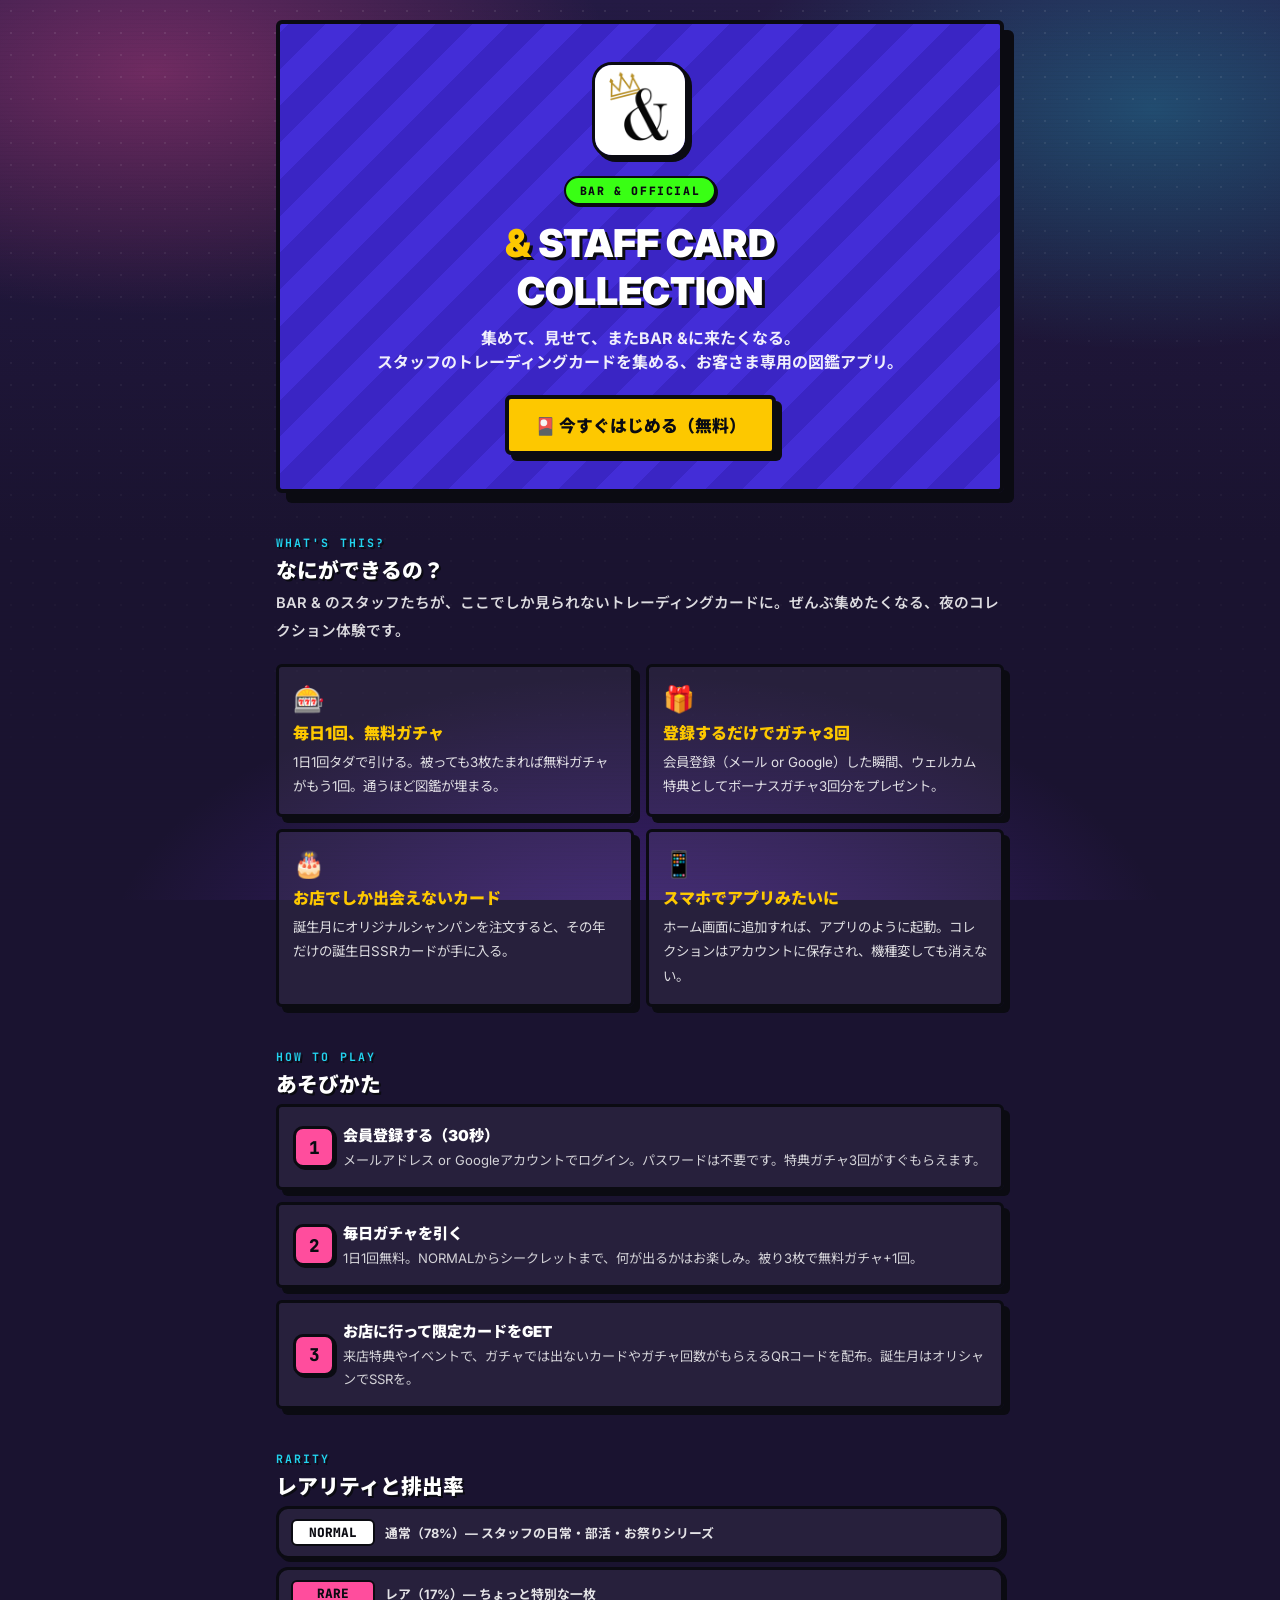
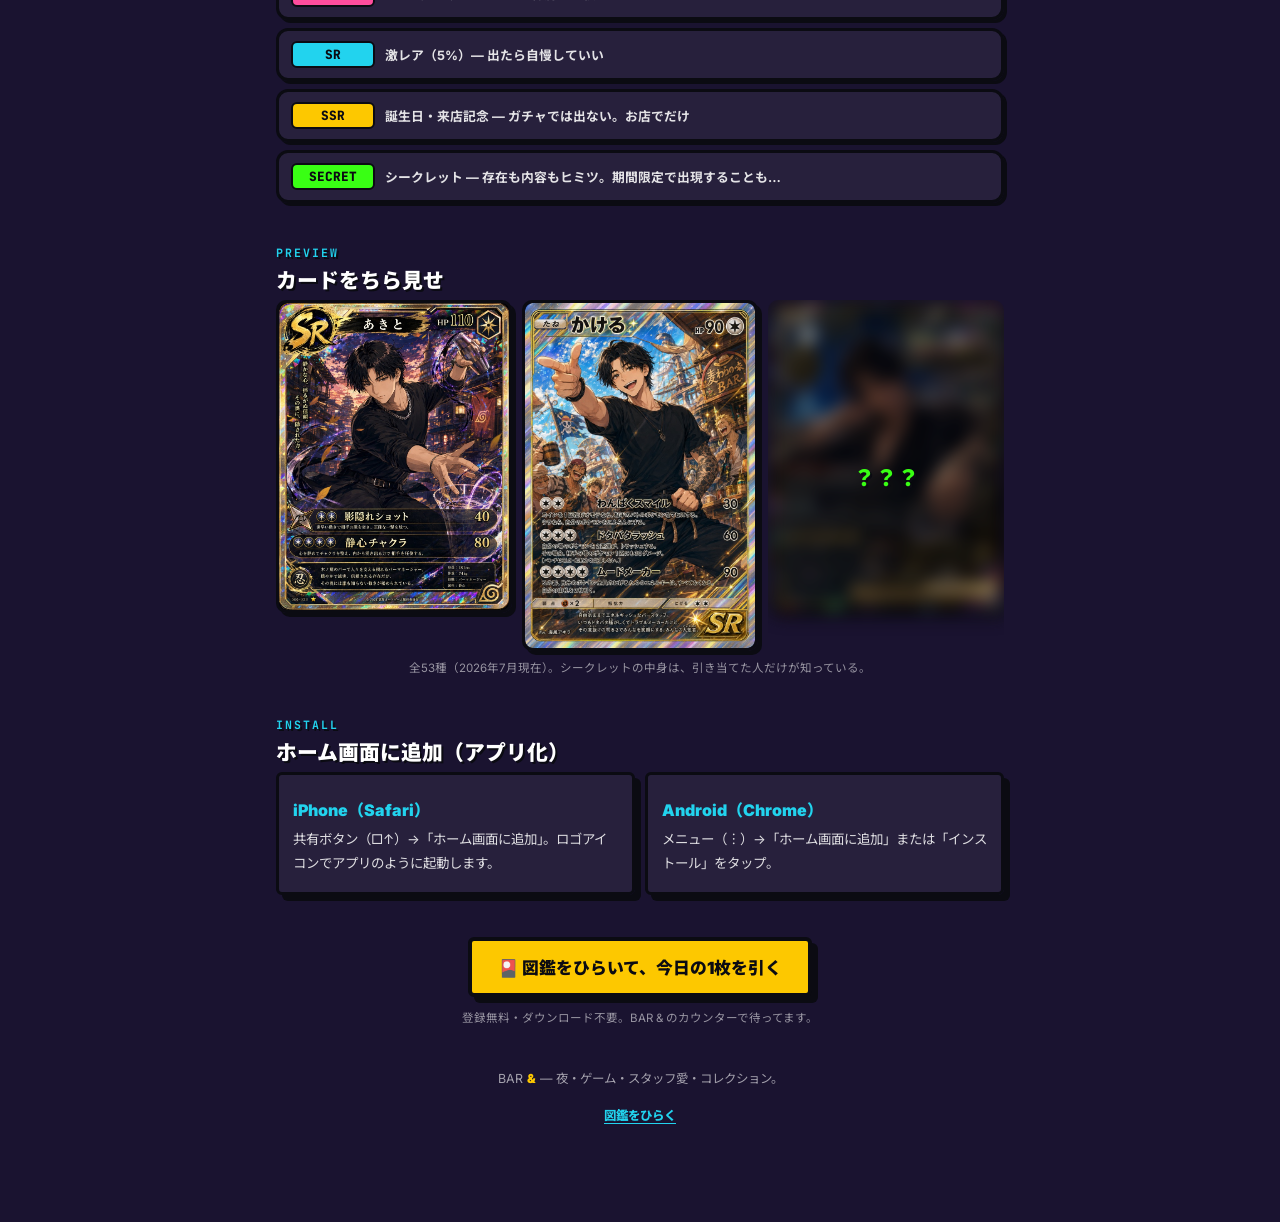
==== commit 5c995b5a: "UI改善：🌴限定フィルター・高レア演出・OGP・季節自動表示 - レアリティフィルターに「🌴限定」を追加（期間限定カード10枚だけを   一覧表示。所持/総数の進捗つき。限定カードが無くなれば自動で消" ====
--- a/about.html
+++ b/about.html
@@ -10,6 +10,15 @@
     />
     <title>&スタッフカード図鑑とは | BAR &amp;</title>
 
+    <!-- OGP（LINE/Instagram/X でURLを共有した時の見え方） -->
+    <meta property="og:type" content="website" />
+    <meta property="og:site_name" content="BAR &amp;" />
+    <meta property="og:title" content="&スタッフカード図鑑とは | BAR &amp;" />
+    <meta property="og:description" content="毎日1回無料ガチャでBAR &のスタッフカードを集めよう。登録でガチャ3回プレゼント。来店限定カードも。" />
+    <meta property="og:url" content="https://bar--cardcollection.pages.dev/about.html" />
+    <meta property="og:image" content="https://bar--cardcollection.pages.dev/assets/icons/icon-512.png" />
+    <meta name="twitter:card" content="summary" />
+
     <link rel="manifest" href="./manifest.webmanifest" />
     <link rel="icon" type="image/svg+xml" href="./assets/icons/icon.svg" />
     <link rel="apple-touch-icon" href="./assets/icons/apple-touch-icon.png" />
@@ -238,5 +247,16 @@
         <p><a class="foot-link" href="./index.html">図鑑をひらく</a></p>
       </footer>
     </main>
+
+    <script>
+      // 夏限定バナーは7・8月だけ表示（期間外は自動で非表示＝文言が古くならない）
+      (function () {
+        var m = new Date().getMonth() + 1;
+        if (m !== 7 && m !== 8) {
+          var el = document.querySelector(".summer");
+          if (el) el.style.display = "none";
+        }
+      })();
+    </script>
   </body>
 </html>
--- a/styles.css
+++ b/styles.css
@@ -425,6 +425,7 @@
 .chip[data-filter="SR"][aria-pressed="true"] { color: var(--cyan); }
 .chip[data-filter="SSR"][aria-pressed="true"] { color: var(--yellow); }
 .chip[data-filter="SECRET"][aria-pressed="true"] { color: var(--lime); }
+.chip[data-filter="LIMITED"][aria-pressed="true"] { color: var(--lime); }
 
 /* =========================================================================
  * COLLECTION GRID
@@ -1120,6 +1121,18 @@
 
 /* ガチャ抽選中の演出 */
 .modal.is-drawing .modal__cardwrap { animation: shake 0.5s ease-in-out infinite; }
+
+/* SR以上を引いた時：パネルがライムに脈打つ（当たり演出） */
+.modal.reveal-rare .modal__panel {
+  animation: rareGlow 1.1s ease-in-out infinite alternate;
+}
+@keyframes rareGlow {
+  from { box-shadow: 0 0 0 0 rgba(57, 255, 20, 0); }
+  to { box-shadow: 0 0 36px 8px rgba(57, 255, 20, 0.55); }
+}
+@media (prefers-reduced-motion: reduce) {
+  .modal.reveal-rare .modal__panel { animation: none; box-shadow: 0 0 24px 4px rgba(57, 255, 20, 0.4); }
+}
 .drawing-badge {
   position: absolute;
   top: 12px;
@@ -1174,6 +1187,11 @@
   font-size: 0.78rem;
   color: #fff;
   opacity: 0.92;
+  /* 長いメールアドレスでも1行に収める（スマホ対策） */
+  max-width: 46vw;
+  white-space: nowrap;
+  overflow: hidden;
+  text-overflow: ellipsis;
 }
 .authbar__btn {
   font-family: var(--font-sans);
